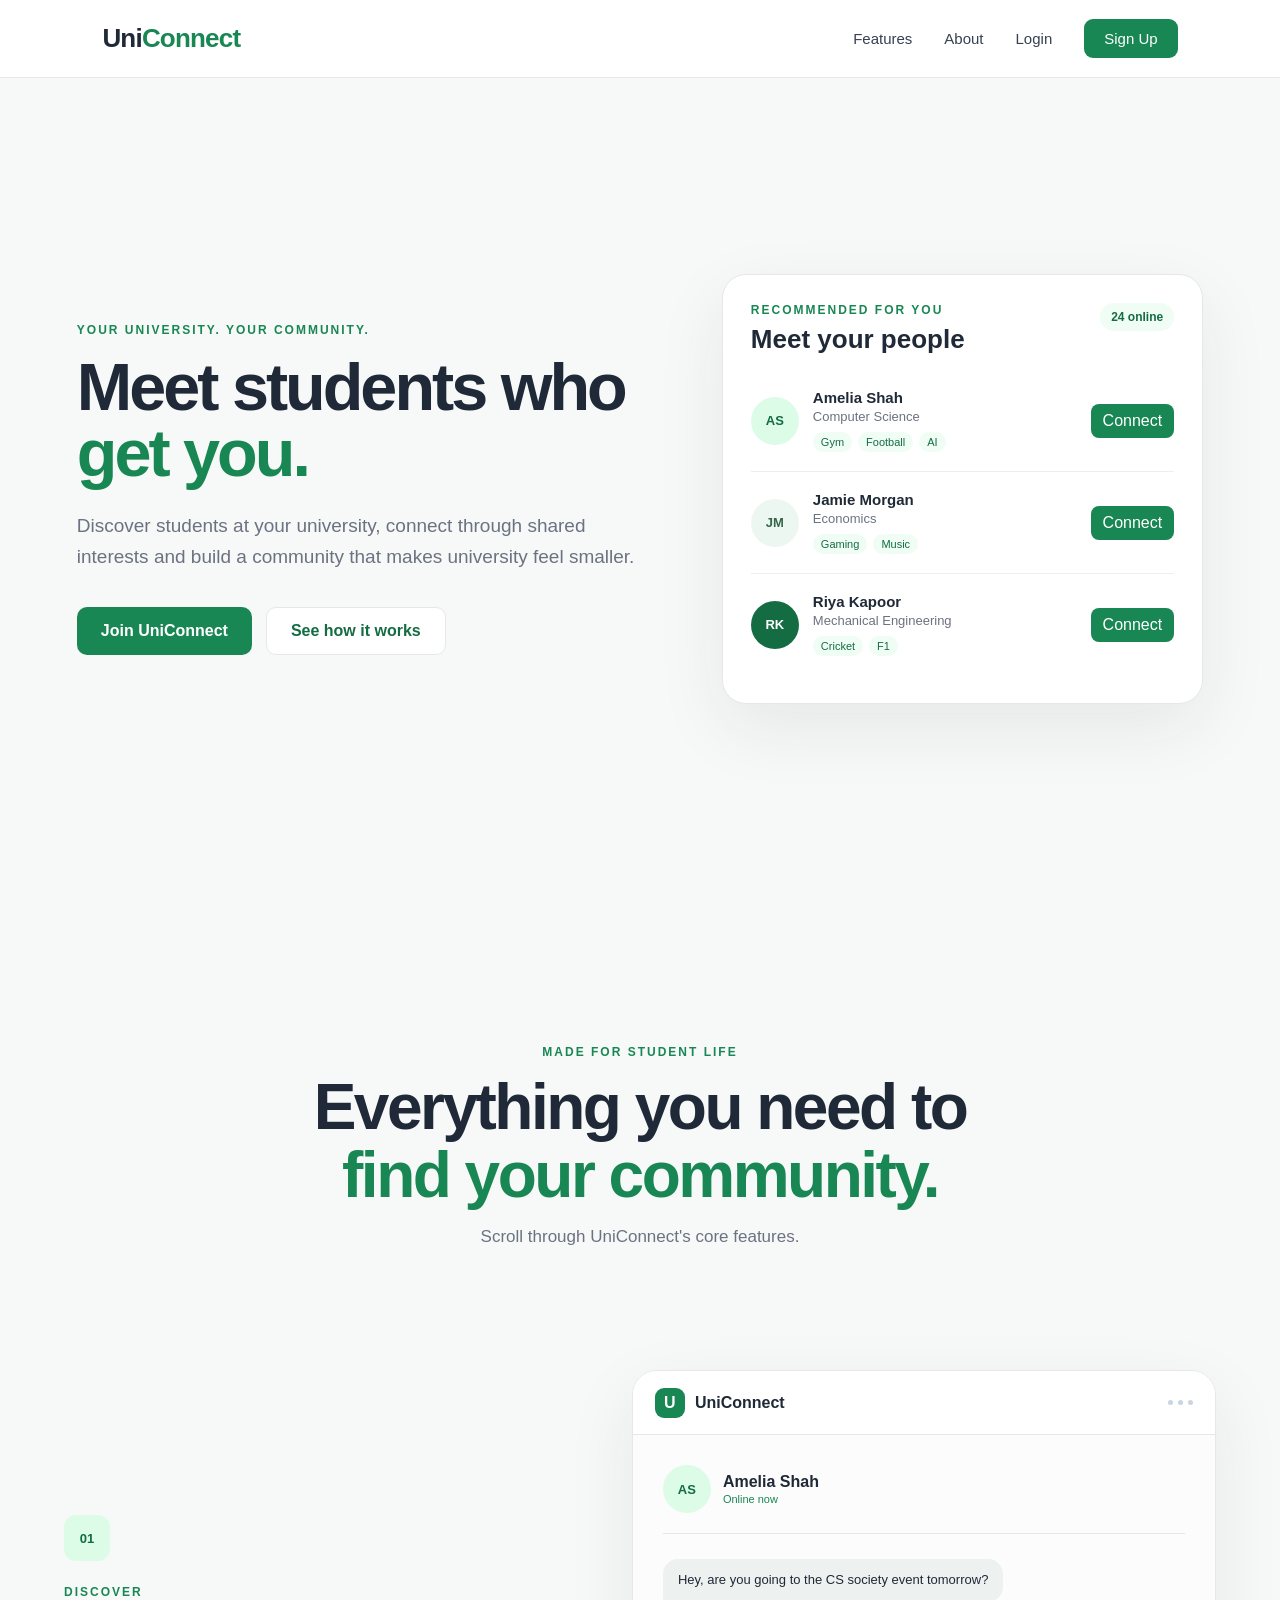
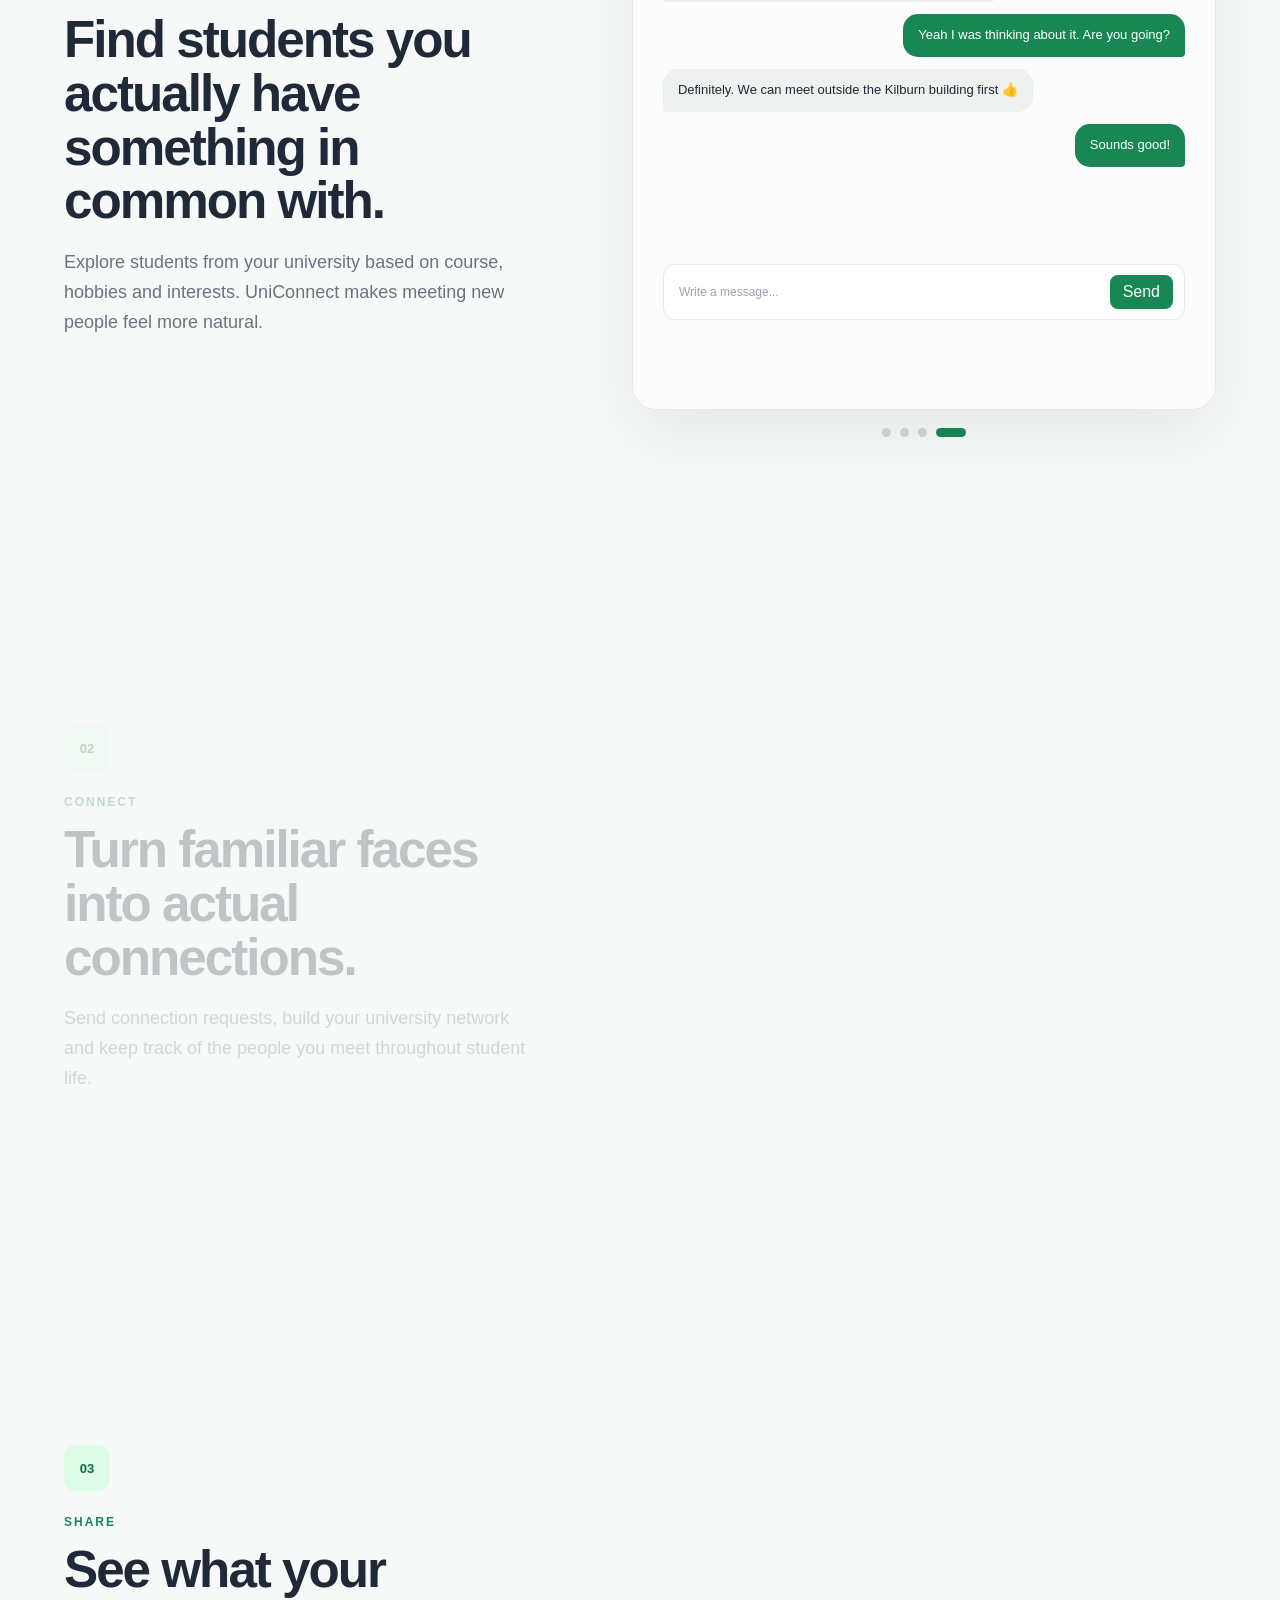
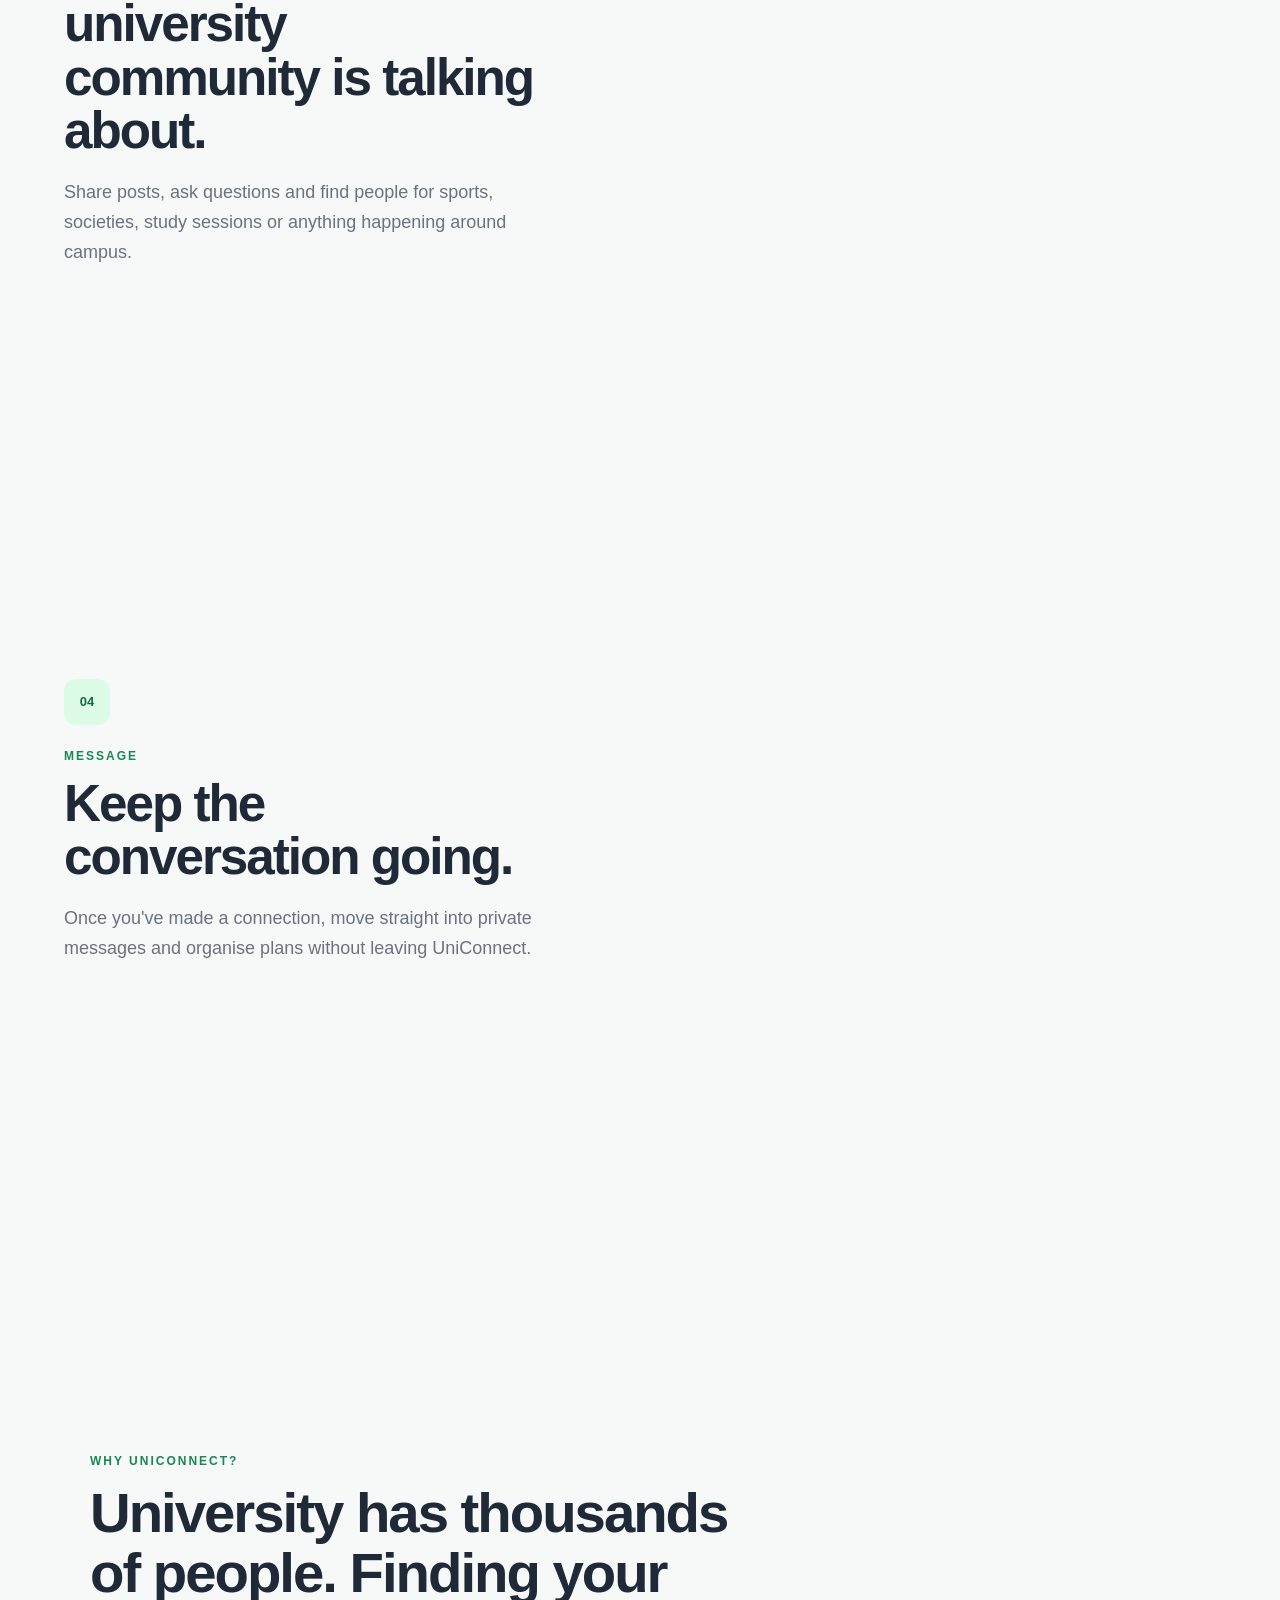
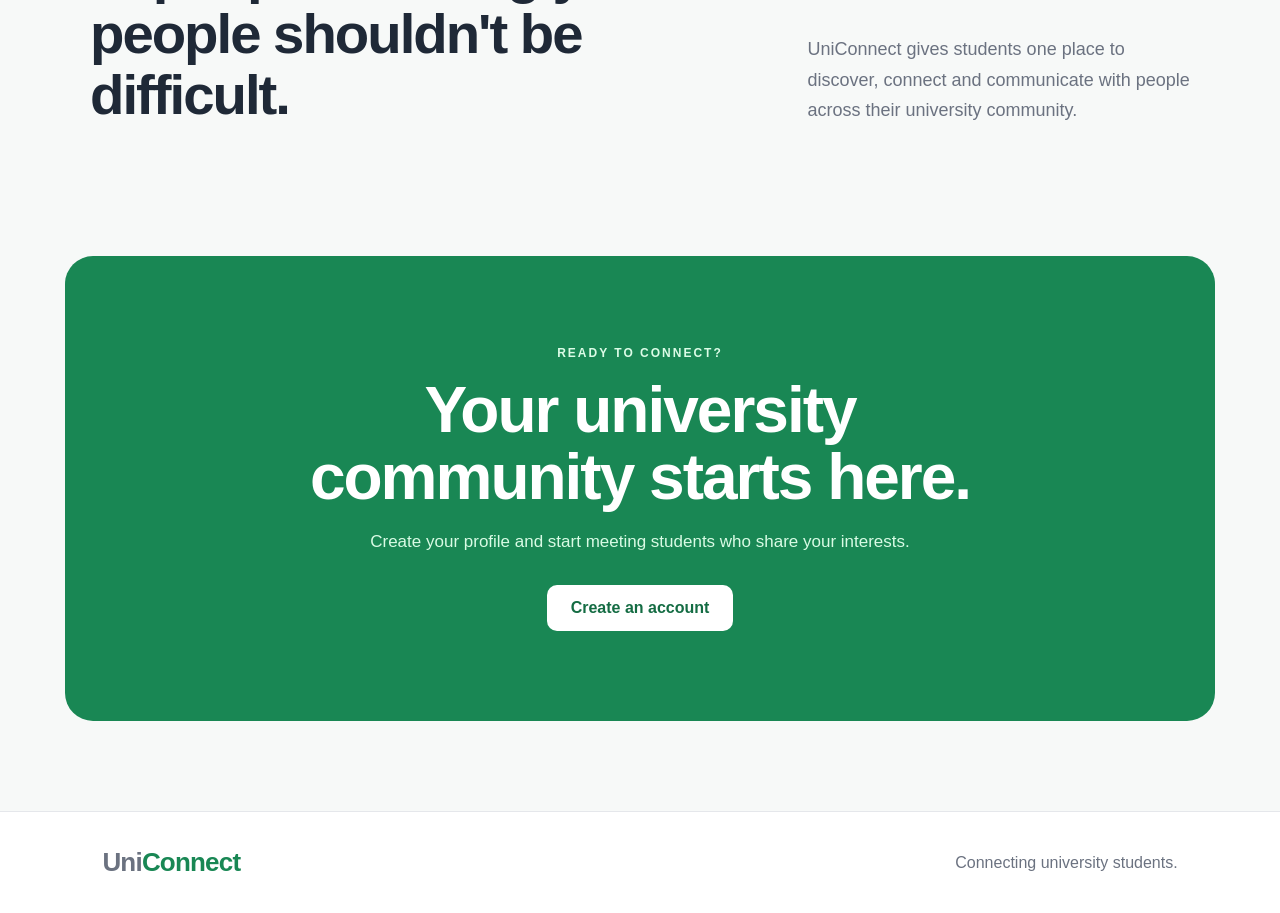
==== index.html @ cb07e122 "Build initial UniConnect landing page" ====
<!DOCTYPE html>
<html lang="en">

<head>
    <meta charset="UTF-8">

    <meta
        name="viewport"
        content="width=device-width, initial-scale=1.0"
    >

    <title>UniConnect</title>

    <link
        rel="stylesheet"
        href="style.css"
    >
</head>


<body>


    <!-- =========================
         NAVIGATION
    ========================== -->

    <nav class="navbar">

        <a
            href="#"
            class="logo"
        >
            Uni<span>Connect</span>
        </a>


        <div class="nav-links">

            <a href="#features">
                Features
            </a>

            <a href="#about">
                About
            </a>

            <a href="#">
                Login
            </a>

            <a
                href="#"
                class="nav-signup"
            >
                Sign Up
            </a>

        </div>

    </nav>



    <!-- =========================
         HERO
    ========================== -->

    <main>

        <section class="hero">

            <div class="hero-content">

                <p class="eyebrow">
                    YOUR UNIVERSITY. YOUR COMMUNITY.
                </p>

                <h1>
                    Meet students who
                    <span>get you.</span>
                </h1>

                <p class="hero-description">
                    Discover students at your university,
                    connect through shared interests and
                    build a community that makes university
                    feel smaller.
                </p>


                <div class="hero-actions">

                    <a
                        href="#"
                        class="button button-primary"
                    >
                        Join UniConnect
                    </a>

                    <a
                        href="#features"
                        class="button button-secondary"
                    >
                        See how it works
                    </a>

                </div>

            </div>



            <!-- Hero example card -->

            <div class="hero-example">

                <div class="hero-card-header">

                    <div>

                        <p class="small-label">
                            RECOMMENDED FOR YOU
                        </p>

                        <h2>
                            Meet your people
                        </h2>

                    </div>

                    <span class="online-badge">
                        24 online
                    </span>

                </div>


                <div class="hero-person">

                    <div class="avatar avatar-green">
                        AS
                    </div>

                    <div class="person-details">

                        <h3>
                            Amelia Shah
                        </h3>

                        <p>
                            Computer Science
                        </p>

                        <div class="tags">

                            <span>Gym</span>
                            <span>Football</span>
                            <span>AI</span>

                        </div>

                    </div>

                    <button class="connect-button">
                        Connect
                    </button>

                </div>


                <div class="hero-person">

                    <div class="avatar avatar-light">
                        JM
                    </div>

                    <div class="person-details">

                        <h3>
                            Jamie Morgan
                        </h3>

                        <p>
                            Economics
                        </p>

                        <div class="tags">

                            <span>Gaming</span>
                            <span>Music</span>

                        </div>

                    </div>

                    <button class="connect-button">
                        Connect
                    </button>

                </div>


                <div class="hero-person">

                    <div class="avatar avatar-dark">
                        RK
                    </div>

                    <div class="person-details">

                        <h3>
                            Riya Kapoor
                        </h3>

                        <p>
                            Mechanical Engineering
                        </p>

                        <div class="tags">

                            <span>Cricket</span>
                            <span>F1</span>

                        </div>

                    </div>

                    <button class="connect-button">
                        Connect
                    </button>

                </div>

            </div>

        </section>



        <!-- =========================
             FEATURE INTRO
        ========================== -->

        <section
            class="feature-intro"
            id="features"
        >

            <p class="eyebrow">
                MADE FOR STUDENT LIFE
            </p>

            <h2>
                Everything you need to
                <span>find your community.</span>
            </h2>

            <p>
                Scroll through UniConnect's core features.
            </p>

        </section>



        <!-- =========================
             APPLE-STYLE SCROLL STORY
        ========================== -->

        <section class="feature-story">

            <div class="story-layout">


                <!-- =========================
                     LEFT: FEATURE TEXT
                ========================== -->

                <div class="story-steps">


                    <!-- Feature 1 -->

                    <article
                        class="feature-step active"
                        data-feature="discover"
                    >

                        <div class="step-number">
                            01
                        </div>

                        <p class="feature-label">
                            DISCOVER
                        </p>

                        <h2>
                            Find students you actually
                            have something in common with.
                        </h2>

                        <p>
                            Explore students from your university
                            based on course, hobbies and interests.
                            UniConnect makes meeting new people feel
                            more natural.
                        </p>

                    </article>



                    <!-- Feature 2 -->

                    <article
                        class="feature-step"
                        data-feature="connections"
                    >

                        <div class="step-number">
                            02
                        </div>

                        <p class="feature-label">
                            CONNECT
                        </p>

                        <h2>
                            Turn familiar faces into
                            actual connections.
                        </h2>

                        <p>
                            Send connection requests, build your
                            university network and keep track of
                            the people you meet throughout student life.
                        </p>

                    </article>



                    <!-- Feature 3 -->

                    <article
                        class="feature-step"
                        data-feature="feed"
                    >

                        <div class="step-number">
                            03
                        </div>

                        <p class="feature-label">
                            SHARE
                        </p>

                        <h2>
                            See what your university
                            community is talking about.
                        </h2>

                        <p>
                            Share posts, ask questions and find
                            people for sports, societies, study
                            sessions or anything happening around campus.
                        </p>

                    </article>



                    <!-- Feature 4 -->

                    <article
                        class="feature-step"
                        data-feature="messages"
                    >

                        <div class="step-number">
                            04
                        </div>

                        <p class="feature-label">
                            MESSAGE
                        </p>

                        <h2>
                            Keep the conversation going.
                        </h2>

                        <p>
                            Once you've made a connection,
                            move straight into private messages
                            and organise plans without leaving UniConnect.
                        </p>

                    </article>

                </div>



                <!-- =========================
                     RIGHT: STICKY APP PREVIEW
                ========================== -->

                <div class="story-preview-column">

                    <div class="preview-sticky">

                        <div class="app-window">


                            <!-- Fake browser/app top bar -->

                            <div class="app-topbar">

                                <div class="mini-logo">
                                    U
                                </div>

                                <span>
                                    UniConnect
                                </span>

                                <div class="topbar-dots">

                                    <span></span>
                                    <span></span>
                                    <span></span>

                                </div>

                            </div>



                            <!-- =====================
                                 DISCOVER PREVIEW
                            ====================== -->

                            <div
                                class="preview-panel active"
                                data-preview="discover"
                            >

                                <div class="preview-heading">

                                    <div>

                                        <p class="preview-caption">
                                            DISCOVER
                                        </p>

                                        <h3>
                                            Students for you
                                        </h3>

                                    </div>

                                    <div class="search-chip">
                                        Search
                                    </div>

                                </div>


                                <div class="mock-person-card">

                                    <div class="avatar avatar-green">
                                        AS
                                    </div>

                                    <div class="mock-person-info">

                                        <strong>
                                            Amelia Shah
                                        </strong>

                                        <span>
                                            Computer Science
                                        </span>

                                        <div class="tags">

                                            <span>Gym</span>
                                            <span>AI</span>
                                            <span>Football</span>

                                        </div>

                                    </div>

                                    <div class="match-score">
                                        92%
                                    </div>

                                </div>


                                <div class="mock-person-card">

                                    <div class="avatar avatar-light">
                                        HD
                                    </div>

                                    <div class="mock-person-info">

                                        <strong>
                                            Hassan Dean
                                        </strong>

                                        <span>
                                            Mathematics
                                        </span>

                                        <div class="tags">

                                            <span>Cricket</span>
                                            <span>Gym</span>

                                        </div>

                                    </div>

                                    <div class="match-score">
                                        86%
                                    </div>

                                </div>


                                <div class="mock-person-card">

                                    <div class="avatar avatar-dark">
                                        EL
                                    </div>

                                    <div class="mock-person-info">

                                        <strong>
                                            Emma Liu
                                        </strong>

                                        <span>
                                            Computer Science
                                        </span>

                                        <div class="tags">

                                            <span>Gaming</span>
                                            <span>AI</span>

                                        </div>

                                    </div>

                                    <div class="match-score">
                                        81%
                                    </div>

                                </div>

                            </div>



                            <!-- =====================
                                 CONNECTIONS PREVIEW
                            ====================== -->

                            <div
                                class="preview-panel"
                                data-preview="connections"
                            >

                                <div class="preview-heading">

                                    <div>

                                        <p class="preview-caption">
                                            CONNECTIONS
                                        </p>

                                        <h3>
                                            Connection requests
                                        </h3>

                                    </div>

                                </div>


                                <div class="request-card">

                                    <div class="avatar avatar-green">
                                        SK
                                    </div>

                                    <div class="request-info">

                                        <strong>
                                            Sophie Khan
                                        </strong>

                                        <span>
                                            Psychology
                                        </span>

                                    </div>

                                    <div class="request-actions">

                                        <button class="accept-button">
                                            Accept
                                        </button>

                                        <button class="ignore-button">
                                            Ignore
                                        </button>

                                    </div>

                                </div>


                                <div class="request-card">

                                    <div class="avatar avatar-light">
                                        NA
                                    </div>

                                    <div class="request-info">

                                        <strong>
                                            Noah Ahmed
                                        </strong>

                                        <span>
                                            Economics
                                        </span>

                                    </div>

                                    <div class="request-actions">

                                        <button class="accept-button">
                                            Accept
                                        </button>

                                        <button class="ignore-button">
                                            Ignore
                                        </button>

                                    </div>

                                </div>


                                <div class="connection-success">

                                    <div class="success-icon">
                                        ✓
                                    </div>

                                    <div>

                                        <strong>
                                            18 connections
                                        </strong>

                                        <p>
                                            You're building your university network.
                                        </p>

                                    </div>

                                </div>

                            </div>



                            <!-- =====================
                                 FEED PREVIEW
                            ====================== -->

                            <div
                                class="preview-panel"
                                data-preview="feed"
                            >

                                <div class="preview-heading">

                                    <div>

                                        <p class="preview-caption">
                                            COMMUNITY
                                        </p>

                                        <h3>
                                            Your feed
                                        </h3>

                                    </div>

                                    <button class="new-post-button">
                                        + Post
                                    </button>

                                </div>


                                <div class="post-card">

                                    <div class="post-header">

                                        <div class="avatar avatar-green">
                                            JM
                                        </div>

                                        <div>

                                            <strong>
                                                Jamie Morgan
                                            </strong>

                                            <span>
                                                4 min ago
                                            </span>

                                        </div>

                                    </div>

                                    <p class="post-text">
                                        Anyone up for football at
                                        Armitage tomorrow evening?
                                        Need two more players ⚽
                                    </p>

                                    <div class="post-actions">

                                        <span>
                                            ♡ 14
                                        </span>

                                        <span>
                                            6 replies
                                        </span>

                                    </div>

                                </div>


                                <div class="post-card">

                                    <div class="post-header">

                                        <div class="avatar avatar-light">
                                            ET
                                        </div>

                                        <div>

                                            <strong>
                                                Ellie Turner
                                            </strong>

                                            <span>
                                                12 min ago
                                            </span>

                                        </div>

                                    </div>

                                    <p class="post-text">
                                        Anyone else revising algorithms
                                        in the library later?
                                    </p>

                                    <div class="post-actions">

                                        <span>
                                            ♡ 8
                                        </span>

                                        <span>
                                            3 replies
                                        </span>

                                    </div>

                                </div>

                            </div>



                            <!-- =====================
                                 MESSAGES PREVIEW
                            ====================== -->

                            <div
                                class="preview-panel"
                                data-preview="messages"
                            >

                                <div class="chat-header">

                                    <div class="avatar avatar-green">
                                        AS
                                    </div>

                                    <div>

                                        <strong>
                                            Amelia Shah
                                        </strong>

                                        <span>
                                            Online now
                                        </span>

                                    </div>

                                </div>


                                <div class="chat-area">

                                    <div class="message received">
                                        Hey, are you going to the
                                        CS society event tomorrow?
                                    </div>

                                    <div class="message sent">
                                        Yeah I was thinking about it.
                                        Are you going?
                                    </div>

                                    <div class="message received">
                                        Definitely. We can meet outside
                                        the Kilburn building first 👍
                                    </div>

                                    <div class="message sent">
                                        Sounds good!
                                    </div>

                                </div>


                                <div class="message-input">

                                    <span>
                                        Write a message...
                                    </span>

                                    <button>
                                        Send
                                    </button>

                                </div>

                            </div>


                        </div>


                        <!-- Progress dots -->

                        <div class="story-progress">

                            <button
                                class="progress-dot active"
                                data-target="discover"
                                aria-label="Discover feature"
                            ></button>

                            <button
                                class="progress-dot"
                                data-target="connections"
                                aria-label="Connections feature"
                            ></button>

                            <button
                                class="progress-dot"
                                data-target="feed"
                                aria-label="Feed feature"
                            ></button>

                            <button
                                class="progress-dot"
                                data-target="messages"
                                aria-label="Messaging feature"
                            ></button>

                        </div>

                    </div>

                </div>

            </div>

        </section>



        <!-- =========================
             ABOUT
        ========================== -->

        <section
            class="about-section"
            id="about"
        >

            <div>

                <p class="eyebrow">
                    WHY UNICONNECT?
                </p>

                <h2>
                    University has thousands of people.
                    Finding your people shouldn't be difficult.
                </h2>

            </div>

            <p class="about-copy">
                UniConnect gives students one place to discover,
                connect and communicate with people across their
                university community.
            </p>

        </section>



        <!-- =========================
             FINAL CTA
        ========================== -->

        <section class="final-cta">

            <p class="cta-label">
                READY TO CONNECT?
            </p>

            <h2>
                Your university community
                starts here.
            </h2>

            <p>
                Create your profile and start meeting
                students who share your interests.
            </p>

            <a
                href="#"
                class="button cta-white-button"
            >
                Create an account
            </a>

        </section>

    </main>



    <!-- =========================
         FOOTER
    ========================== -->

    <footer class="footer">

        <div class="logo">
            Uni<span>Connect</span>
        </div>

        <p>
            Connecting university students.
        </p>

    </footer>



    <script src="script.js"></script>

</body>

</html>
---- style.css ----
/* =====================================================
   DESIGN SYSTEM
===================================================== */

:root {

    --green: #198754;
    --green-dark: #146c43;
    --green-light: #dcfce7;
    --green-pale: #f0fdf4;

    --background: #f7f9f8;
    --surface: #ffffff;

    --text: #1f2937;
    --text-soft: #6b7280;

    --border: #e5e7eb;

    --shadow:
        0 24px 70px rgba(31, 41, 55, 0.08);

}


/* =====================================================
   RESET
===================================================== */

* {
    box-sizing: border-box;
}


html {
    scroll-behavior: smooth;
}


body {

    margin: 0;

    font-family:
        -apple-system,
        BlinkMacSystemFont,
        "Segoe UI",
        sans-serif;

    background: var(--background);

    color: var(--text);

}


a {

    color: inherit;

    text-decoration: none;

}


button {

    font: inherit;

}


/* =====================================================
   NAVIGATION
===================================================== */

.navbar {

    position: relative;

    z-index: 100;

    height: 78px;

    display: flex;
    justify-content: space-between;
    align-items: center;

    padding: 0 8%;

    background: rgba(255, 255, 255, 0.96);

    border-bottom: 1px solid var(--border);

}


.logo {

    font-size: 26px;

    font-weight: 750;

    letter-spacing: -0.8px;

}


.logo span {

    color: var(--green);

}


.nav-links {

    display: flex;
    align-items: center;

    gap: 32px;

}


.nav-links > a {

    font-size: 15px;

    font-weight: 500;

    color: #374151;

}


.nav-links > a:hover {

    color: var(--green);

}


.nav-signup {

    padding: 11px 20px;

    border-radius: 9px;

    background: var(--green);

    color: white !important;

}


.nav-signup:hover {

    background: var(--green-dark);

}


/* =====================================================
   SHARED
===================================================== */

.eyebrow,
.feature-label,
.preview-caption,
.cta-label,
.small-label {

    margin: 0;

    color: var(--green);

    font-size: 12px;

    font-weight: 750;

    letter-spacing: 2px;

}


.button {

    display: inline-flex;

    align-items: center;
    justify-content: center;

    padding: 14px 24px;

    border-radius: 10px;

    font-weight: 650;

}


/* =====================================================
   HERO
===================================================== */

.hero {

    width: min(88%, 1200px);

    min-height: calc(100vh - 78px);

    margin: auto;

    display: grid;

    grid-template-columns:
        minmax(0, 1.08fr)
        minmax(380px, 0.92fr);

    gap: 80px;

    align-items: center;

    padding: 90px 0;

}


.hero-content {

    min-width: 0;

}


.hero h1 {

    max-width: 670px;

    margin: 18px 0 24px;

    font-size: clamp(52px, 5.2vw, 78px);

    line-height: 0.98;

    letter-spacing: -3px;

}


.hero h1 span {

    color: var(--green);

}


.hero-description {

    max-width: 570px;

    margin: 0;

    color: var(--text-soft);

    font-size: 19px;

    line-height: 1.65;

}


.hero-actions {

    display: flex;

    flex-wrap: wrap;

    gap: 14px;

    margin-top: 34px;

}


.button-primary {

    background: var(--green);

    color: white;

}


.button-primary:hover {

    background: var(--green-dark);

}


.button-secondary {

    background: white;

    border: 1px solid var(--border);

    color: var(--green-dark);

}


.button-secondary:hover {

    border-color: #a7d7bb;

}


/* =====================================================
   HERO SAMPLE CARD
===================================================== */

.hero-example {

    width: 100%;

    padding: 28px;

    background: white;

    border: 1px solid var(--border);

    border-radius: 24px;

    box-shadow: var(--shadow);

}


.hero-card-header {

    display: flex;
    justify-content: space-between;
    align-items: flex-start;

    gap: 20px;

    margin-bottom: 15px;

}


.hero-card-header h2 {

    margin: 7px 0 0;

    font-size: 26px;

}


.online-badge {

    flex-shrink: 0;

    padding: 7px 11px;

    border-radius: 100px;

    background: var(--green-pale);

    color: var(--green-dark);

    font-size: 12px;

    font-weight: 650;

}


.hero-person {

    display: grid;

    grid-template-columns:
        auto
        minmax(0, 1fr)
        auto;

    gap: 14px;

    align-items: center;

    padding: 19px 0;

    border-bottom: 1px solid #eeeeee;

}


.hero-person:last-child {

    border-bottom: 0;

}


.avatar {

    width: 48px;
    height: 48px;

    flex-shrink: 0;

    display: flex;
    align-items: center;
    justify-content: center;

    border-radius: 50%;

    font-size: 13px;

    font-weight: 750;

}


.avatar-green {

    background: var(--green-light);

    color: var(--green-dark);

}


.avatar-light {

    background: #edf7f1;

    color: #34664b;

}


.avatar-dark {

    background: var(--green-dark);

    color: white;

}


.person-details {

    min-width: 0;

}


.person-details h3 {

    margin: 0 0 3px;

    font-size: 15px;

}


.person-details > p {

    margin: 0;

    color: var(--text-soft);

    font-size: 13px;

}


.tags {

    display: flex;

    flex-wrap: wrap;

    gap: 6px;

    margin-top: 8px;

}


.tags span {

    padding: 4px 8px;

    border-radius: 100px;

    background: var(--green-pale);

    color: var(--green-dark);

    font-size: 11px;

}


.connect-button {

    padding: 8px 12px;

    border: 0;

    border-radius: 8px;

    background: var(--green);

    color: white;

    cursor: pointer;

}


/* =====================================================
   FEATURE INTRO
===================================================== */

.feature-intro {

    max-width: 920px;

    margin: auto;

    padding: 145px 7% 80px;

    text-align: center;

}


.feature-intro h2 {

    margin: 15px 0;

    font-size: clamp(42px, 5vw, 68px);

    line-height: 1.06;

    letter-spacing: -2.5px;

}


.feature-intro h2 span {

    color: var(--green);

}


.feature-intro > p:last-child {

    color: var(--text-soft);

    font-size: 17px;

}


/* =====================================================
   SCROLL STORY
===================================================== */

.feature-story {

    width: min(90%, 1250px);

    margin: auto;

    padding-bottom: 120px;

}


.story-layout {

    display: grid;

    grid-template-columns:
        minmax(0, 0.9fr)
        minmax(480px, 1.1fr);

    gap: 90px;

    align-items: start;

}


/* LEFT STEPS */

.story-steps {

    min-width: 0;

}


.feature-step {

    min-height: 85vh;

    display: flex;
    flex-direction: column;
    justify-content: center;

    opacity: 0.25;

    transform: translateY(18px);

    transition:
        opacity 0.4s ease,
        transform 0.4s ease;

}


.feature-step.active {

    opacity: 1;

    transform: translateY(0);

}


.step-number {

    width: 46px;
    height: 46px;

    margin-bottom: 24px;

    display: flex;
    align-items: center;
    justify-content: center;

    border-radius: 12px;

    background: var(--green-light);

    color: var(--green-dark);

    font-size: 13px;

    font-weight: 750;

}


.feature-step h2 {

    max-width: 600px;

    margin: 14px 0 20px;

    font-size: clamp(38px, 4vw, 58px);

    line-height: 1.05;

    letter-spacing: -2px;

}


.feature-step > p:last-child {

    max-width: 530px;

    margin: 0;

    color: var(--text-soft);

    font-size: 18px;

    line-height: 1.65;

}


/* =====================================================
   STICKY PREVIEW
===================================================== */

.story-preview-column {

    position: relative;

    min-width: 0;

}


.preview-sticky {

    position: sticky;

    top: 10vh;

    height: 80vh;

    display: flex;
    flex-direction: column;

    justify-content: center;

}


.app-window {

    position: relative;

    width: 100%;

    height: min(640px, 72vh);

    min-height: 520px;

    overflow: hidden;

    background: white;

    border: 1px solid var(--border);

    border-radius: 25px;

    box-shadow: var(--shadow);

}


/* APP HEADER */

.app-topbar {

    position: relative;

    z-index: 20;

    height: 64px;

    display: flex;
    align-items: center;

    gap: 10px;

    padding: 0 22px;

    background: white;

    border-bottom: 1px solid var(--border);

    font-weight: 700;

}


.mini-logo {

    width: 30px;
    height: 30px;

    display: flex;
    align-items: center;
    justify-content: center;

    border-radius: 9px;

    background: var(--green);

    color: white;

}


.topbar-dots {

    margin-left: auto;

    display: flex;

    gap: 5px;

}


.topbar-dots span {

    width: 5px;
    height: 5px;

    border-radius: 50%;

    background: #cbd5e1;

}


/* =====================================================
   PREVIEW PANELS
===================================================== */

.preview-panel {

    position: absolute;

    inset:
        64px
        0
        0
        0;

    overflow-y: auto;

    padding: 30px;

    background: #fbfcfb;

    opacity: 0;

    visibility: hidden;

    transform: translateY(25px) scale(0.98);

    transition:
        opacity 0.45s ease,
        transform 0.45s ease,
        visibility 0.45s ease;

}


.preview-panel.active {

    opacity: 1;

    visibility: visible;

    transform:
        translateY(0)
        scale(1);

}


.preview-heading {

    display: flex;
    justify-content: space-between;
    align-items: flex-start;

    gap: 20px;

    margin-bottom: 24px;

}


.preview-heading h3 {

    margin: 7px 0 0;

    font-size: 27px;

}


.search-chip {

    padding: 9px 14px;

    border-radius: 9px;

    background: white;

    border: 1px solid var(--border);

    color: var(--text-soft);

    font-size: 12px;

}


/* DISCOVER CARDS */

.mock-person-card {

    display: grid;

    grid-template-columns:
        auto
        minmax(0, 1fr)
        auto;

    gap: 14px;

    align-items: center;

    margin-bottom: 12px;

    padding: 18px;

    background: white;

    border: 1px solid var(--border);

    border-radius: 15px;

}


.mock-person-info {

    min-width: 0;

    display: flex;

    flex-direction: column;

}


.mock-person-info > span {

    margin-top: 3px;

    color: var(--text-soft);

    font-size: 12px;

}


.match-score {

    color: var(--green);

    font-size: 13px;

    font-weight: 750;

}


/* CONNECTION REQUESTS */

.request-card {

    display: grid;

    grid-template-columns:
        auto
        minmax(0, 1fr);

    gap: 13px;

    margin-bottom: 12px;

    padding: 18px;

    background: white;

    border: 1px solid var(--border);

    border-radius: 15px;

}


.request-info {

    display: flex;

    flex-direction: column;

}


.request-info span {

    margin-top: 3px;

    color: var(--text-soft);

    font-size: 12px;

}


.request-actions {

    grid-column: 2;

    display: flex;

    gap: 8px;

    margin-top: 5px;

}


.accept-button,
.ignore-button {

    padding: 8px 13px;

    border-radius: 8px;

    cursor: pointer;

}


.accept-button {

    border: 0;

    background: var(--green);

    color: white;

}


.ignore-button {

    border: 1px solid var(--border);

    background: white;

    color: var(--text-soft);

}


.connection-success {

    display: flex;

    gap: 13px;

    align-items: center;

    margin-top: 25px;

    padding: 19px;

    border-radius: 15px;

    background: var(--green-pale);

}


.success-icon {

    width: 42px;
    height: 42px;

    flex-shrink: 0;

    display: flex;
    align-items: center;
    justify-content: center;

    border-radius: 50%;

    background: var(--green);

    color: white;

}


.connection-success p {

    margin: 4px 0 0;

    color: var(--text-soft);

    font-size: 12px;

}


/* FEED */

.new-post-button {

    padding: 9px 13px;

    border: 0;

    border-radius: 8px;

    background: var(--green);

    color: white;

}


.post-card {

    margin-bottom: 13px;

    padding: 20px;

    background: white;

    border: 1px solid var(--border);

    border-radius: 15px;

}


.post-header {

    display: flex;

    gap: 11px;

    align-items: center;

}


.post-header > div:last-child {

    display: flex;

    flex-direction: column;

}


.post-header span {

    margin-top: 2px;

    color: var(--text-soft);

    font-size: 11px;

}


.post-text {

    margin: 16px 0;

    line-height: 1.55;

}


.post-actions {

    display: flex;

    gap: 18px;

    color: var(--text-soft);

    font-size: 12px;

}


/* MESSAGES */

.chat-header {

    display: flex;

    gap: 12px;

    align-items: center;

    padding-bottom: 20px;

    border-bottom: 1px solid var(--border);

}


.chat-header > div:last-child {

    display: flex;

    flex-direction: column;

}


.chat-header span {

    margin-top: 2px;

    color: var(--green);

    font-size: 11px;

}


.chat-area {

    min-height: 330px;

    padding: 25px 0;

    display: flex;
    flex-direction: column;

    gap: 12px;

}


.message {

    max-width: 75%;

    padding: 12px 15px;

    border-radius: 15px;

    font-size: 13px;

    line-height: 1.45;

}


.received {

    align-self: flex-start;

    background: #edf1ef;

    border-bottom-left-radius: 4px;

}


.sent {

    align-self: flex-end;

    background: var(--green);

    color: white;

    border-bottom-right-radius: 4px;

}


.message-input {

    display: flex;

    align-items: center;

    gap: 10px;

    padding: 10px 11px 10px 15px;

    background: white;

    border: 1px solid var(--border);

    border-radius: 12px;

}


.message-input span {

    flex: 1;

    color: #9ca3af;

    font-size: 12px;

}


.message-input button {

    padding: 8px 13px;

    border: 0;

    border-radius: 8px;

    background: var(--green);

    color: white;

}


/* =====================================================
   STORY PROGRESS
===================================================== */

.story-progress {

    display: flex;

    justify-content: center;

    gap: 9px;

    margin-top: 18px;

}


.progress-dot {

    width: 9px;
    height: 9px;

    padding: 0;

    border: 0;

    border-radius: 50%;

    background: #d1d5db;

    cursor: pointer;

    transition:
        width 0.3s ease,
        background 0.3s ease,
        border-radius 0.3s ease;

}


.progress-dot.active {

    width: 30px;

    border-radius: 100px;

    background: var(--green);

}


/* =====================================================
   ABOUT
===================================================== */

.about-section {

    width: min(88%, 1100px);

    margin: 0 auto;

    padding: 130px 0;

    display: grid;

    grid-template-columns:
        1.25fr
        0.75fr;

    gap: 80px;

    align-items: end;

}


.about-section h2 {

    margin: 15px 0 0;

    font-size: clamp(38px, 4.4vw, 58px);

    line-height: 1.08;

    letter-spacing: -2px;

}


.about-copy {

    margin: 0;

    color: var(--text-soft);

    font-size: 18px;

    line-height: 1.7;

}


/* =====================================================
   FINAL CTA
===================================================== */

.final-cta {

    width: min(90%, 1150px);

    margin: 0 auto 90px;

    padding: 90px 8%;

    border-radius: 28px;

    background: var(--green);

    color: white;

    text-align: center;

}


.cta-label {

    color: var(--green-light);

}


.final-cta h2 {

    max-width: 760px;

    margin: 17px auto;

    font-size: clamp(42px, 5vw, 66px);

    line-height: 1.05;

    letter-spacing: -2px;

}


.final-cta > p:not(.cta-label) {

    max-width: 580px;

    margin: 0 auto;

    color: #d9fbe5;

    font-size: 17px;

    line-height: 1.6;

}


.cta-white-button {

    margin-top: 30px;

    background: white;

    color: var(--green-dark);

}


/* =====================================================
   FOOTER
===================================================== */

.footer {

    padding: 35px 8%;

    display: flex;
    justify-content: space-between;
    align-items: center;

    border-top: 1px solid var(--border);

    background: white;

    color: var(--text-soft);

}


.footer p {

    margin: 0;

}


/* =====================================================
   TABLET
===================================================== */

@media (max-width: 1000px) {

    .hero {

        grid-template-columns: 1fr;

        gap: 55px;

    }


    .hero-example {

        max-width: 650px;

    }


    .story-layout {

        grid-template-columns: 1fr;

        gap: 30px;

    }


    .feature-step {

        min-height: auto;

        padding: 80px 0 40px;

        opacity: 1;

        transform: none;

    }


    .preview-sticky {

        position: relative;

        top: auto;

        height: auto;

    }


    .story-preview-column {

        order: -1;

    }


    .app-window {

        height: 620px;

        min-height: 0;

    }


    .about-section {

        grid-template-columns: 1fr;

        gap: 30px;

    }

}


/* =====================================================
   MOBILE
===================================================== */

@media (max-width: 650px) {

    .navbar {

        height: 70px;

        padding: 0 5%;

    }


    .nav-links {

        gap: 8px;

    }


    .nav-links > a:not(.nav-signup) {

        display: none;

    }


    .hero {

        width: 90%;

        min-height: auto;

        padding: 75px 0;

    }


    .hero h1 {

        font-size: 49px;

        letter-spacing: -2px;

    }


    .hero-description {

        font-size: 17px;

    }


    .hero-actions {

        flex-direction: column;

    }


    .hero-actions .button {

        width: 100%;

    }


    .hero-example {

        padding: 20px;

    }


    .hero-person {

        grid-template-columns:
            auto
            minmax(0, 1fr);

    }


    .connect-button {

        grid-column: 2;

        justify-self: start;

    }


    .feature-intro {

        padding: 100px 6% 50px;

    }


    .feature-intro h2 {

        font-size: 43px;

    }


    .feature-story {

        width: 90%;

    }


    .story-preview-column {

        display: none;

    }


    .feature-step {

        padding: 65px 0;

        border-bottom: 1px solid var(--border);

    }


    .feature-step h2 {

        font-size: 39px;

    }


    .feature-step > p:last-child {

        font-size: 16px;

    }


    .about-section {

        width: 90%;

        padding: 90px 0;

    }


    .final-cta {

        width: 90%;

        padding: 70px 8%;

    }


    .footer {

        flex-direction: column;

        align-items: flex-start;

        gap: 10px;

    }

}


/* =====================================================
   REDUCED MOTION
===================================================== */

@media (prefers-reduced-motion: reduce) {

    html {

        scroll-behavior: auto;

    }


    .feature-step,
    .preview-panel,
    .progress-dot {

        transition: none;

    }

}
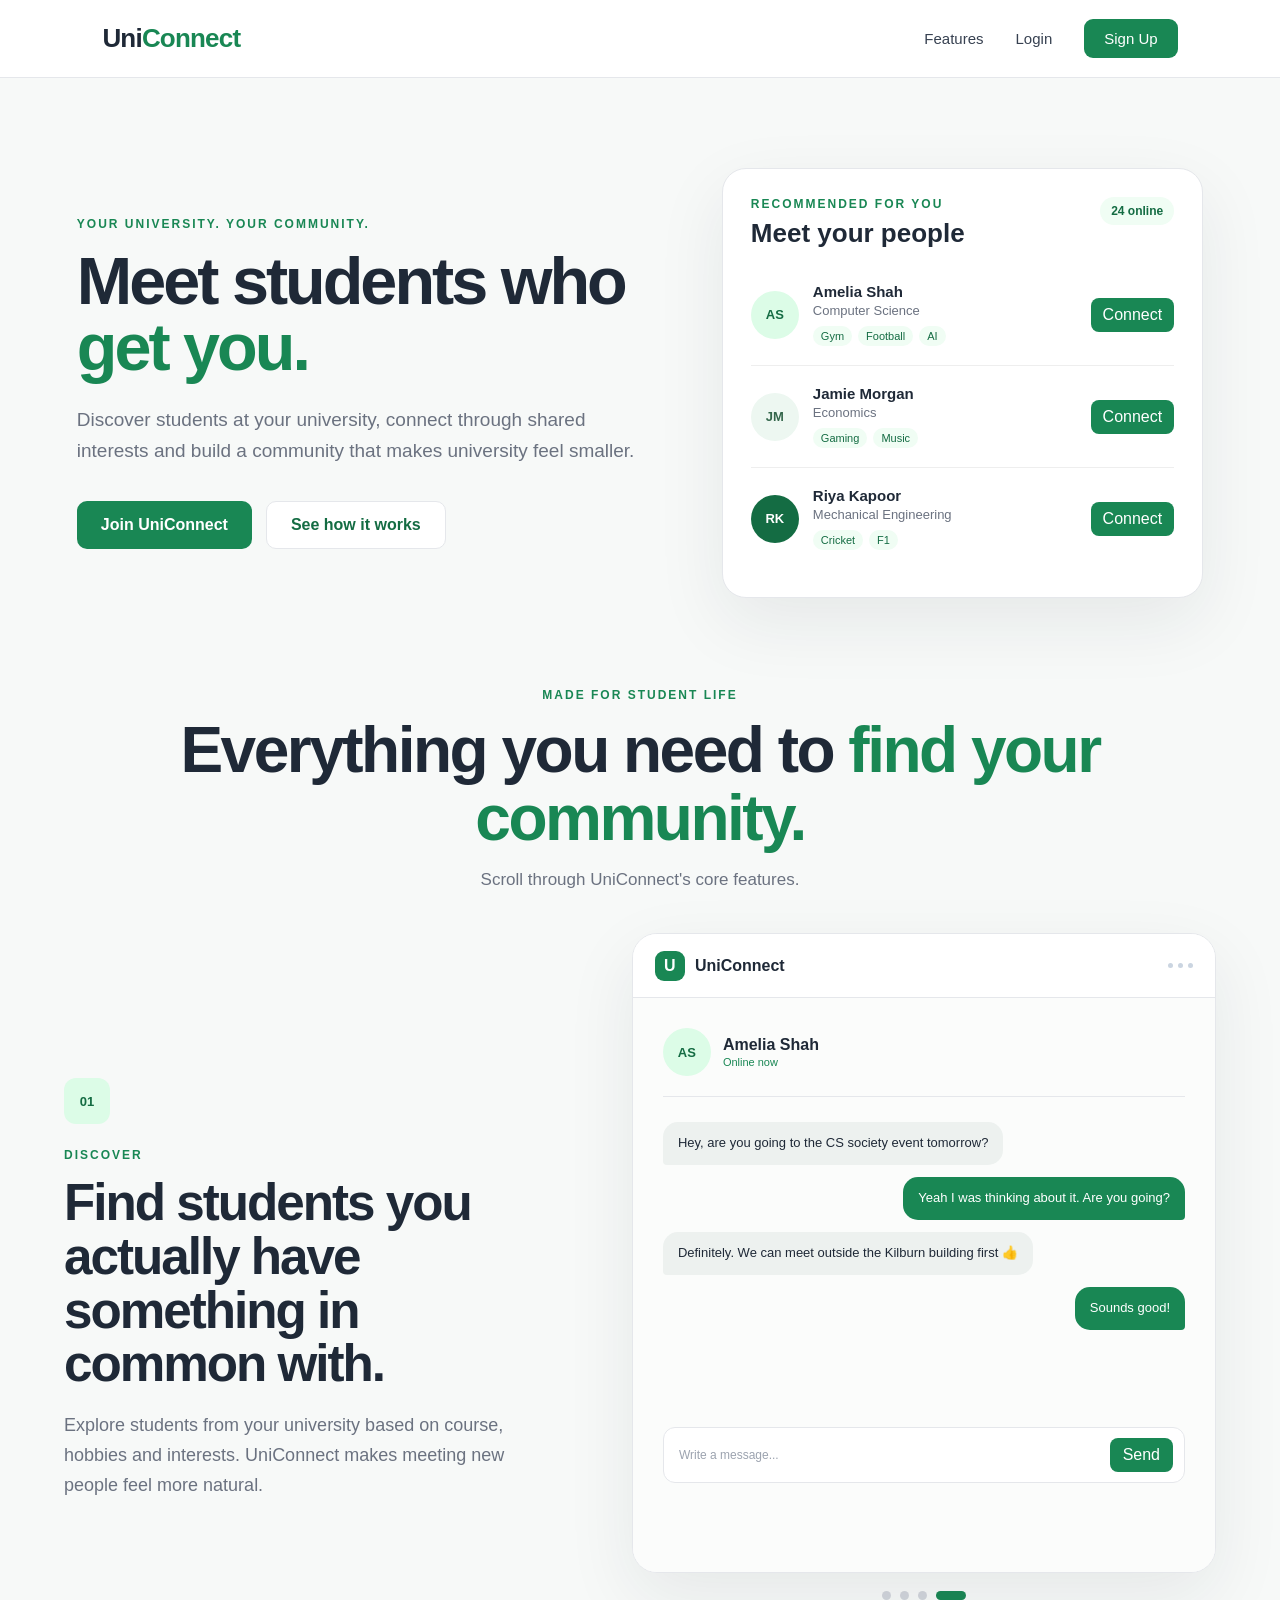
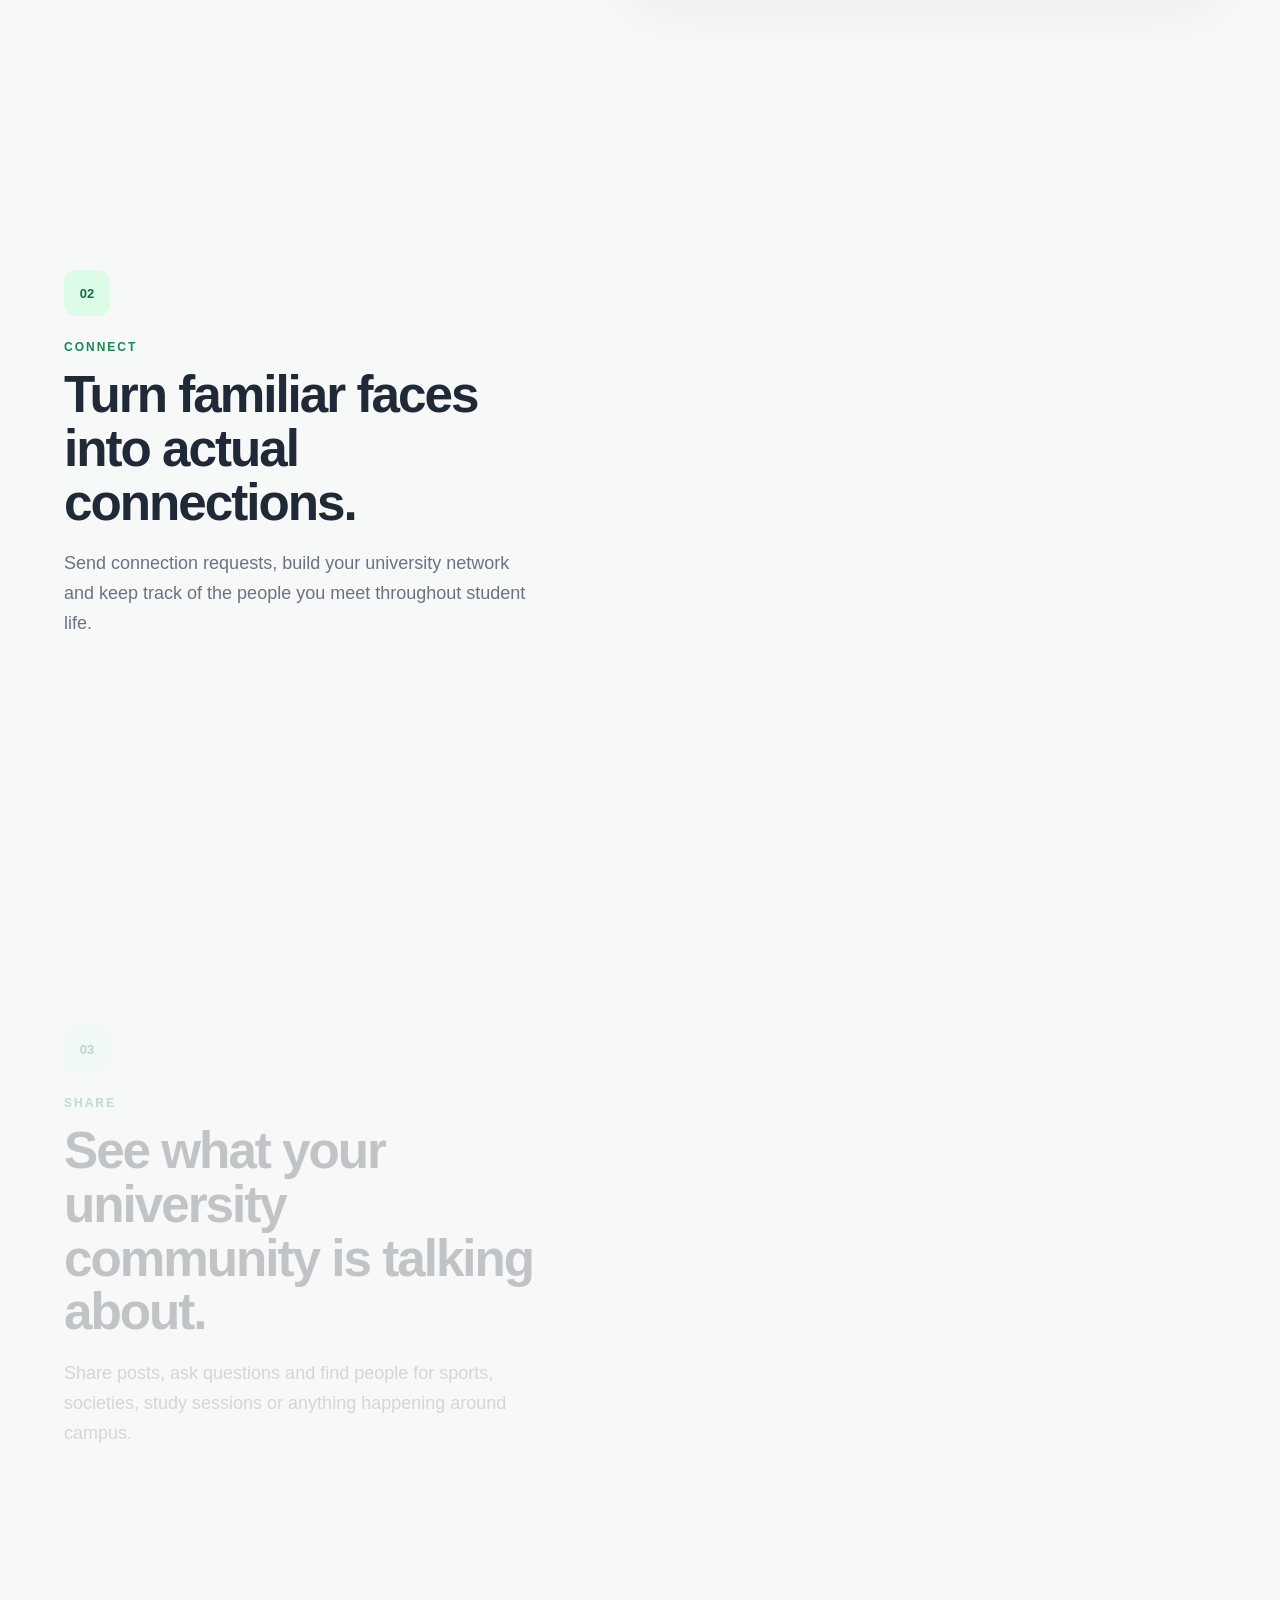
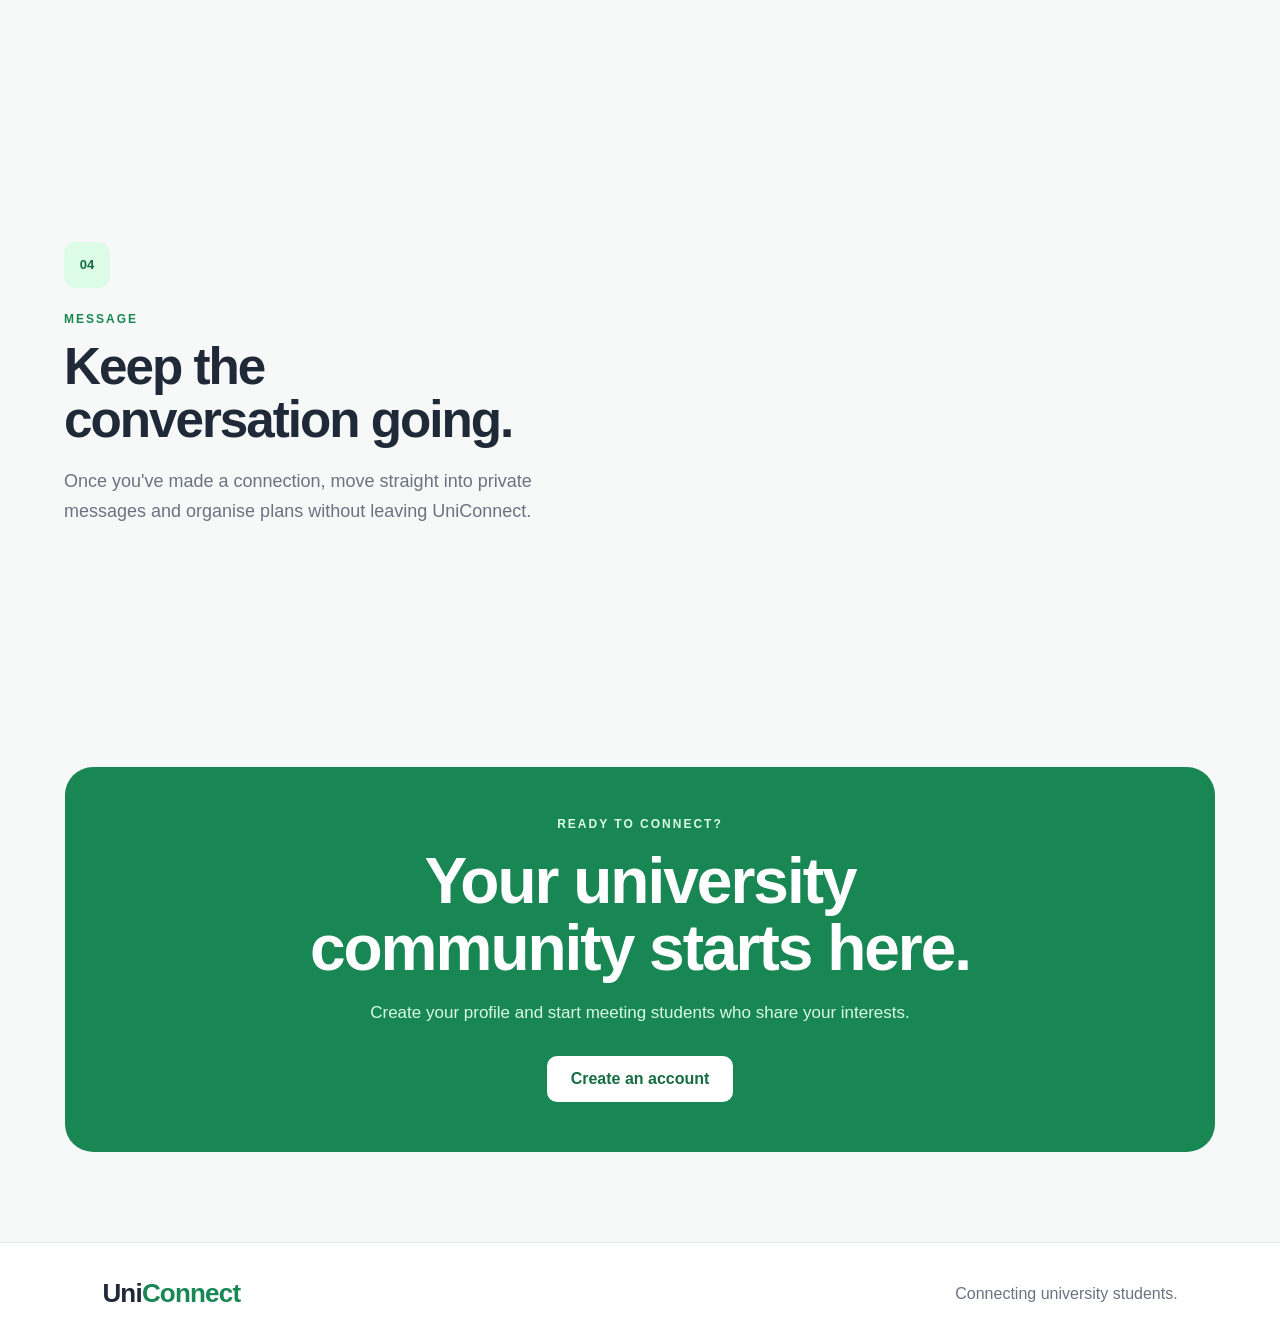
==== commit d113c4fb: "Removed redundant About section" ====
--- a/index.html
+++ b/index.html
@@ -41,10 +41,6 @@
                 Features
             </a>
 
-            <a href="#about">
-                About
-            </a>
-
             <a href="#">
                 Login
             </a>
@@ -914,38 +910,6 @@
 
 
         <!-- =========================
-             ABOUT
-        ========================== -->
-
-        <section
-            class="about-section"
-            id="about"
-        >
-
-            <div>
-
-                <p class="eyebrow">
-                    WHY UNICONNECT?
-                </p>
-
-                <h2>
-                    University has thousands of people.
-                    Finding your people shouldn't be difficult.
-                </h2>
-
-            </div>
-
-            <p class="about-copy">
-                UniConnect gives students one place to discover,
-                connect and communicate with people across their
-                university community.
-            </p>
-
-        </section>
-
-
-
-        <!-- =========================
              FINAL CTA
         ========================== -->
 
--- a/style.css
+++ b/style.css
@@ -103,6 +103,8 @@
 
     letter-spacing: -0.8px;
 
+    color: var(--text)
+
 }
 
 
@@ -207,9 +209,7 @@
 .hero {
 
     width: min(88%, 1200px);
-
-    min-height: calc(100vh - 78px);
-
+    
     margin: auto;
 
     display: grid;
@@ -536,8 +536,6 @@
 
     margin: auto;
 
-    padding: 145px 7% 80px;
-
     text-align: center;
 
 }
@@ -582,8 +580,6 @@
 
     margin: auto;
 
-    padding-bottom: 120px;
-
 }
 
 
@@ -702,6 +698,8 @@
     position: relative;
 
     min-width: 0;
+
+    align-self: stretch;
 
 }
 
@@ -1382,7 +1380,7 @@
 
     margin: 0 auto;
 
-    padding: 130px 0;
+    padding: 12px 0 100px;
 
     display: grid;
 
@@ -1433,7 +1431,7 @@
 
     margin: 0 auto 90px;
 
-    padding: 90px 8%;
+    padding: 50px 8%;
 
     border-radius: 28px;
 
@@ -1592,15 +1590,6 @@
 
     }
 
-
-    .about-section {
-
-        grid-template-columns: 1fr;
-
-        gap: 30px;
-
-    }
-
 }
 
 
@@ -1750,15 +1739,6 @@
     }
 
 
-    .about-section {
-
-        width: 90%;
-
-        padding: 90px 0;
-
-    }
-
-
     .final-cta {
 
         width: 90%;
